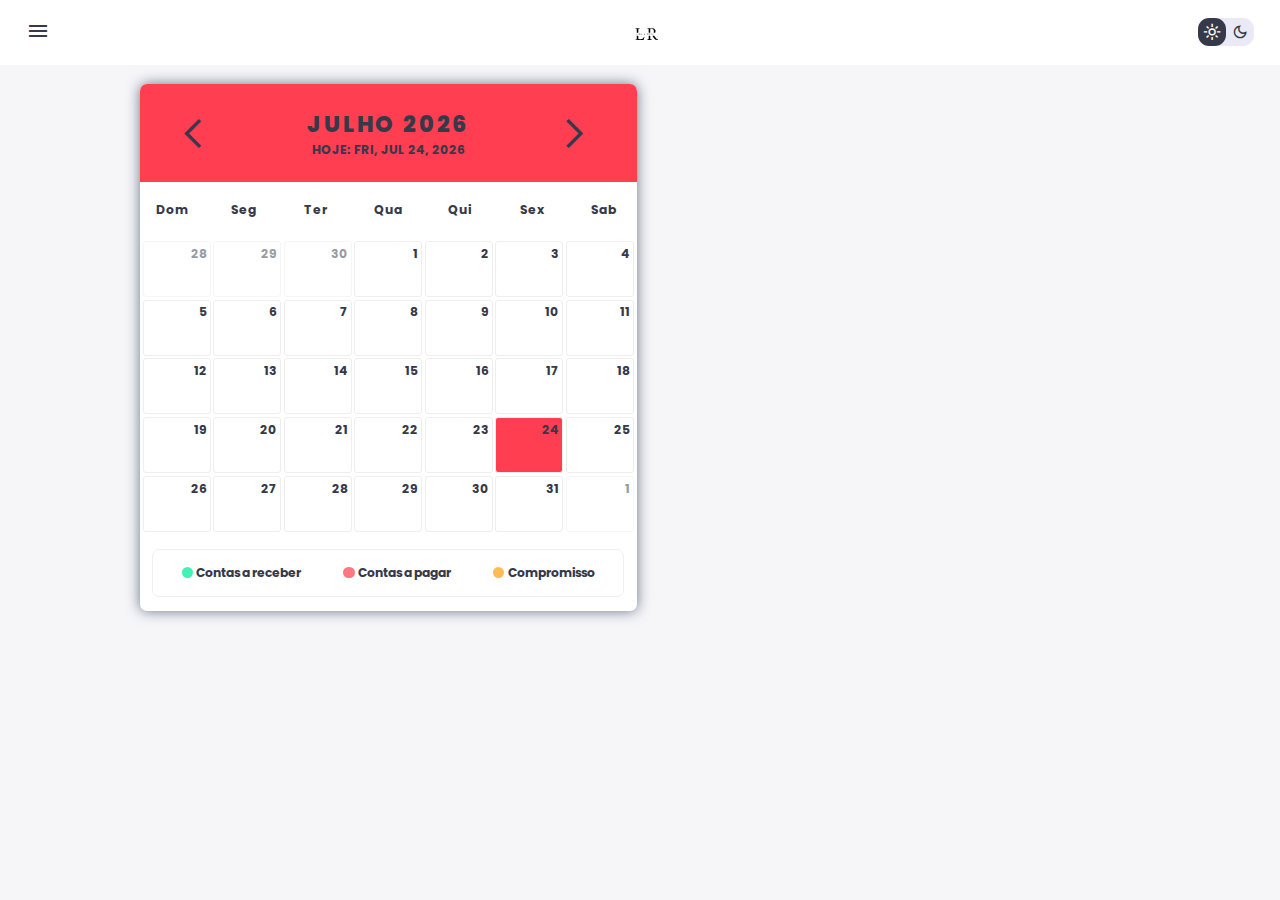
==== index.html @ 87e10316 "Primeiro commit" ====
<!DOCTYPE html>
<html lang="pt-Br">
<head>
    <meta charset="UTF-8">
    <meta http-equiv="X-UA-Compatible" content="IE=edge">
    <meta name="viewport" content="width=device-width, initial-scale=1.0">

    <link rel="stylesheet" href="./assets/css/inicialize.css">
    <link rel="stylesheet" href="./assets/css/style.css">

    <link rel="stylesheet" href="https://fonts.googleapis.com/css2?family=Material+Symbols+Sharp:opsz,wght,FILL,GRAD@48,400,0,0" />

    <title>Lion&Rock</title>

    <script src="./assets/js/uteis.js"></script>

    <link rel="stylesheet" href="./nav/nav.css">
    <script src="./nav/nav.js" defer></script>

    <link rel="stylesheet" href="./menu/assets/css/style.css">
    <script src="./menu/assets/js/script.js" defer></script>

    <link rel="stylesheet" href="./agenda/assets/css/style.css">
    <script src="./agenda/assets/js/script_out.js" defer></script>

    <link rel="stylesheet" href="./messageBox/assets/css/style.css">
    <script src="./messageBox/assets/js/script.js"></script>
    
    <script src="./assets/js/script.js" defer="defer"></script>
</head>
<body>
    <nav></nav>
    <main>
        <div class="box_calendario">
            <div class="calendario">
                <div class="mes">
                    <span class="material-symbols-sharp prev">arrow_back_ios</span>
                    <div class="data">
                        <h1></h1>
                        <p></p>
                    </div>
                    <span class="material-symbols-sharp next">arrow_forward_ios</span>
                </div>
                <div class="dias_semana">
                    <div>Dom</div>
                    <div>Seg</div>
                    <div>Ter</div>
                    <div>Qua</div>
                    <div>Qui</div>
                    <div>Sex</div>
                    <div>Sab</div>
                </div>
                <div class="dias"></div>
                <div class="legenda">
                    <div>
                        <div><span class="receber"></span>Contas a receber</div>
                        <div><span class="pagar"></span>Contas a pagar</div>
                        <div><span class="compromisso"></span>Compromisso</div>
                    </div>
                </div>
            </div>
        </div>
    </main>
    <div class="back_box_eventos hidden">
        <div class="box_eventos">
            <div class="top">
                <h1>Agenda</h1>
                <span class="material-symbols-sharp close">close</span>
            </div>
            <div class="tarefas contas_pagar hidden">
                <h1>Contas a pagar</h1>
                <div class="table">
                    <div class="head_table">
                        <a>DIA</a>
                        <a>FORNECEDOR</a>
                        <a>VALOR</a>
                        <a>SITUAÇÃO</a>
                    </div>
                    <div class="body_table"></div>
                    <div class="table_total"></div>
                </div>
            </div>
            <div class="tarefas contas_receber hidden">
                <h1>Contas a receber</h1><div class="table">
                    <div class="head_table">
                        <a>DIA</a>
                        <a>FORNECEDOR</a>
                        <a>VALOR</a>
                        <a>SITUAÇÃO</a>
                    </div>
                    <div class="body_table"></div>
                    <div class="table_total"></div>
            </div>
            <div class="tarefas compromissos hidden">
                <h1>Compromissos</h1>
                <div></div>
            </div>
        </div>
    </div>
</body>
</html>
---- assets/css/inicialize.css ----
@import url('https://fonts.googleapis.com/css2?family=Dancing+Script&family=Outfit:wght@100&family=Pacifico&family=Poppins:wght@300;400;500;600;700;800&display=swap');

:root{
    --color-primary: #d42940;
    --color-danger: #ff7782;
    --color-success: #41f1b6;
    --color-warning: #ffbb55;
    --color-info: #17a2b8;
    --color-white: #fff;
    --color-info-dark: #7d8da1;
    --color-info-light: #dce1eb;
    --color-dark: #363949;
    --color-light: rgba(132, 139, 200, 0.18);
    --color-primary-dark: #980c25;
    --color-primary-light: #ff3e52;
    --color-dark-variant: #677483;
    --color-background: #f6f6f9;

    --card-border-radius: 2rem;
    --border-radius-1: 0.4rem;
    --border-radius-2: 0.8rem;
    --border-radius-3: 1.2rem;

    --card-padding: 1.4rem;
    --padding-1: 1rem;
    --padding-2: 0.4rem;

    --box-shadow: 0 .5rem .5rem var(--color-light);

    --invert: 0;
}

.dark-theme-variables{
    --color-background: #181a1e;
    --color-white: #202528;
    --color-dark: #edeffd;
    --color-dark-variant: #a3bdcc;
    --color-light: rgba(0, 0, 0, 0.4);
    --box-shadow: .5rem .5rem .5rem var(--color-light);
    --invert: 1;
}

*{
    margin: 0;
    padding: 0;
    outline: 0;
    appearance: none;
    border: 0;
    text-decoration: none;
    list-style: none;
    box-sizing: border-box;
}

html{
    font-size: 14px;
    scroll-behavior: smooth;
}

body{
    width: 100%;
    height: 100%;
    min-height: 100vh;
    font-family: poppins, sans-serif;
    font-size: 0.88rem;
    background: var(--color-background);
    user-select: none;
    overflow-x: hidden;
    color: var(--color-dark);
    position: relative;
}

a{
    color: var(--color-dark);
}

img{
    display: block;
    width: 100%;
}

h1{
    font-weight: 800;
    font-size: 1.6rem;
}

h2{
    font-size: 1.4rem;
}

h3{
    font-size: 0.87rem;
}

h4{
    font-size: 0.8rem;
}

h5{
    font-size: 0.77rem;
}

small{
    font-size: 0.75rem;
}

.error{
    background-color: var(--color-danger) !important;
    box-shadow: inset 5rem 5rem var(--color-danger) !important;
}

.hidden{
    display: none !important;
}

.noScrool{
    overflow: hidden;
}

input[type="search"]::-webkit-search-cancel-button {
    -webkit-appearance: none;
    height: 1em;
    width: 1em;
    border-radius: 50em;
    background: url(https://pro.fontawesome.com/releases/v5.10.0/svgs/solid/times-circle.svg) no-repeat 50% 50%;
    background-size: contain;
    opacity: 0;
    pointer-events: none;
    cursor: pointer;

    filter: invert(var(--invert));
}

input[type="search"]:focus::-webkit-search-cancel-button {
    opacity: 1;
    pointer-events: all;
}

main{
    width: 95%;
    max-width: 1000px;
    margin: 0 auto;
    background-color: var(--color-white);
    padding: 1rem;
    border-radius: 0.5rem;
    box-shadow: 0rem 0rem 1rem var(--color-dark-variant);
}

main h1.titulo{
    color: var(--color-primary-light);
    border-bottom: solid 1px var(--color-primary-dark);
    margin-bottom: 1.5rem;
    padding-bottom: 1rem;
}

select {
    border: 1px solid lightgrey;
    border-radius: 5px;
    outline: none;
    width: auto;
    padding: .5rem;
    transition: all .1s linear;
    appearance: auto;
    color: #000;
}

.required{
    position: relative;
}

.required:after {
    position: absolute;
    top: 5%;
    content:" *"; 
    color: red;
}
---- assets/css/style.css ----
main{
    display: grid;
    grid-template-columns: repeat(1, 1fr);
    gap: 0.5rem;
    padding: 0;
    box-shadow: none;
    background-color: transparent;
}

@media (min-width: 900px) {
    main { grid-template-columns: repeat(2, 1fr); }
}
---- nav/nav.css ----
body{
    padding: 6rem 0 2rem;
}

nav {
    position: fixed;
    top: 0;
    z-index: 1;
    width: 100%;
    background-color: var(--color-white);
    padding: 1rem 0;
}

nav .container{
    display: flex;
    width: 96%;
    margin: 0 auto;
    gap: .5rem;
    grid-template-columns: 3rem calc(96% - 20rem) 4rem;
    align-items: center;
    justify-content: space-between;
    justify-items: center;
}

nav .container .left{
    display: inline-block;
}

nav .container .left #menu-btn{
    background-color: transparent;
    color: var(--color-dark);
    cursor: pointer;
    display: none;
}

nav .container .left .logo{
    filter: drop-shadow(0.2rem 0.1rem white);
    background-position: center;
    background-repeat: no-repeat;
    background-size: contain;
    height: 3em;
    display: block;
}

nav .container .theme-btn {
    display: flex;
    background-color: var(--color-light);
    width: 4rem;
    height: 2rem;
    border-radius: var(--border-radius-2);
    cursor: pointer;
}

nav .container .theme-btn span {
    width: 50%;
    height: 100%;
    display: flex;
    align-items: center;
    justify-content: center;
    font-size: 1.3rem;
}

nav .container .theme-btn .active {
    background-color: var(--color-dark);
    border-radius: var(--border-radius-2);
    color: var(--color-white);
}

nav .container .search-bar{
    display: flex;
    align-items: center;
    gap: .5rem;
    width: 100%;
    max-width: 800px;
    border-radius: var(--border-radius-3);
    padding: .5rem 1rem;
    background-color: var(--color-light);
}

nav .container .search-bar .search{
    cursor: pointer;
}

nav .container .search-bar input{
    height: 100%;
    width: 100%;
    background-color: transparent;
    color: var(--color-dark);
}

nav .container .left .logo{
    width: 3rem;
}

nav .container .nome {
    font-weight: bold;
    font-size: 1.75rem;
}

@media screen and (max-width: 768px){
    nav .container{
        grid-template-columns: 3rem auto 4rem;
    }
}

@media screen and (min-width: 1350px){
    .inventory, nav .container .left .logo{
        display: none;
    }
}

@media screen and (max-width: 1540px){
    nav .container .left #menu-btn{
        display: block;
    }
    nav .container .left {
        display: inline-flex;
        width: 50vw;
        align-items: center;
        justify-content: space-between;
    }
}
---- menu/assets/css/style.css ----
aside{
    height: 100vh;
    box-shadow: 0.1rem 0 1rem var(--color-primary-light);
}

aside .top{
    display: flex;
    align-items: center;
    justify-content: space-between;
}

aside .logo{
    display: flex;
    gap: 0.8rem;
    width: 100%;
}

aside h2{
    margin-left: 1rem;
}

aside .close{
    display: none;
}

aside .sidebar{
    display: flex;
    flex-direction: column;
    height: 86vh;
    position: relative;
    top: 1rem;
    min-height: 39rem;
}

aside h3{
    font-weight: 500;
}

aside .sidebar a{
    display: flex;
    color: var(--color-info-dark);
    margin-left: 2rem;
    gap: 1rem;
    align-items: center;
    position: relative;
    height: 3.7rem;
    transition: all 300ms ease;
    cursor: pointer;
}

aside .sidebar .box_drop{
    background-color: var(--color-light);
}

aside .sidebar .box_drop a{
    margin-left: 3rem;
}

aside .sidebar a span{
    font-size: 1.6rem;
    transition: all 300ms ease;
}

aside .sidebar a span.collapsed{
    transform: rotate(90deg);
}

aside .sidebar a.active{
    background: var(--color-light);
    /*color: var(--color-primary);*/
    margin-left: 0;
}

aside .sidebar a.active::before{
    content: "";
    width: 6px;
    height: 100%;
    background: var(--color-primary);
}

aside .sidebar a.active span{
    /*color: var(--color-primary);*/
    margin-left: calc(1rem - 3px);
}

aside .sidebar a:hover{
    color: var(--color-primary);
}

aside .sidebar a:hover:not(.drop) span:first-child{
    margin-left: 1rem;
}


aside .sidebar .message-count{
    background-color: var(--color-danger);
    color: var(--color-white);
    padding: 2px 10px;
    font-size: 11px;
    border-radius: var(--border-radius-1)
}

@media screen and (min-width: 1541px){
    aside{
        display: none;
        position: sticky;
        top: 6rem;
    }
}

@media screen and (max-width: 1540px){

    aside{
        position: fixed;
        left: -100%;
        background-color: var(--color-white);
        width: 18rem;
        z-index: 3;
        height: 100vh;
        padding-right: var(--card-padding);
        display: none;
        animation: showMenuAside 400ms ease forwards;
        overflow: hidden auto;
        top: 0;
    }

    @keyframes showMenuAside {
        to{
            left: 0;
        }
    }

    aside .top{
        margin-top: 1.5rem;
    }

    aside .close {
        display: inline-block;
        cursor: pointer;
    }
}
---- agenda/assets/css/style.css ----
.box_calendario{
    display: flex;
    justify-content: center;
    align-items: center;
}

.box_calendario .calendario{
    width: 100%;
    height: 100%;
    background-color: var(--color-white);
    border-radius: 0.5rem;
    box-shadow: 0rem 0rem 1rem var(--color-dark-variant);
    overflow: auto;
    color: var(--color-dark);
    font-weight: bold;
}

.box_calendario .calendario .mes{
    width: 100%;
    display: flex;
    align-items: center;
    justify-content: space-around;
    height: 7rem;
    background-color: var(--color-primary-light);
    text-align: center;
}

.box_calendario .calendario .mes span{
    font-size: 2.5rem;
    cursor: pointer;
}

.box_calendario .calendario .mes .data{
    font-weight: bold;
    text-transform: uppercase;
}

.box_calendario .calendario .mes .data p{
  cursor: pointer;
}

.box_calendario .calendario .mes h1{
    letter-spacing: .2rem;
}

.box_calendario .calendario .dias_semana{
    width: 100%;
    display: grid;
    align-items: center;
    height: 4rem;
    text-align: center;
    gap: .5rem;
    grid-template-columns: repeat(7, 1fr);
}

.box_calendario .calendario .dias{
    width: 100%;
    display: grid;
    align-items: center;
    text-align: center;
    grid-template-columns: repeat(7, 1fr);
    gap: 0.2rem;
    padding: 0.2rem;
}

.box_calendario .calendario .dias > div{
  height: 4rem;
  padding: 0.2rem;
  display: flex;
  align-items: flex-start;
  justify-content: flex-end;
  flex-wrap: wrap;
  transition: all 300ms ease;
  border: solid 1px #eee;
  border-radius: 3px;
}

.box_calendario .calendario .dias .prev_dia, .box_calendario .calendario .dias .next_dia{
  opacity: .5;
}

.box_calendario .calendario .dias > div:not(.prev_dia, .next_dia):hover{
  background-color: #d1d1d1;
  border: .05rem solid white;
  cursor: pointer;
}

.box_calendario .calendario .dias div div{
  width: 100%;
  display: flex;
  justify-content: flex-end;
}

.box_calendario .calendario .dias .hoje{
  background-color: var(--color-primary-light);
}


.box_calendario .calendario .dias div div span{
  display: inline-block;
  width: .8rem;
  height: .8rem;
  border-radius: 50%;
}

span.receber{
  background-color: var(--color-success);
}

span.pagar{
  background-color: var(--color-danger);
}

span.compromisso {
  background-color: var(--color-warning);
}

.legenda{
  padding: 1rem .5rem;
  border: 1px solid #eee;
  width: 95%;
  margin: 1rem auto;
  border-radius: 0.5rem;
}

.legenda > div{
  display: flex;
  justify-content: space-around;
}

.legenda > div div{
  display: flex;
  align-items: center;
  gap: .25rem;
  letter-spacing: -1px;
}

.legenda div span{
  display: inline-block;
  width: .8rem;
  height: .8rem;
  border-radius: 50%;
}

.box_tarefas{
  margin-top: 1rem;
}

.tarefas{
  margin-top: 1rem;
  width: 100%;
}

.tarefas h1{
  color: var(--color-primary-light);
  border-bottom: dashed 1px var(--color-primary-dark);
  margin-bottom: 1.5rem;
  padding-bottom: 1rem;
}


.tarefas .table {
  display: block;
  width: 100%;
  margin: 0 auto;
  background: var(--color-white);
  padding: var(--card-padding);
  text-align: center;
  box-shadow: var(--box-shadow);
  transition: all 300ms ease;
  border: 1px solid var(--color-light);
  overflow: auto;
}

.tarefas .table .head_table {
  display: grid;
  grid-template-columns: 10% 60% 15% 15%;
  font-weight: bold;
  white-space: nowrap;
  text-align: center;
  min-width: 400px;
}

.tarefas .table .body_table div{
  display: grid;
  grid-template-columns: 10% 60% 15% 15%;
  align-items: center;
  height: 3.7rem;
  min-width: 400px;
  border-bottom: 1px solid var(--color-light);
  color: var(--color-dark-variant);
}

.tarefas .table .table_total{
  text-align: end;
  padding: 1rem 0;
  min-width: 400px;
}

.back_box_eventos{
  position: fixed;
  width: 100vw;
  height: 100vh;
  top: 0;
  z-index: 1;
  background-color: rgba(255, 255, 255, .8);
  display: flex;
  align-items: center;
  justify-content: center;
}

.back_box_eventos .box_eventos{
  display: flex;
  flex-wrap: wrap;
  justify-content: flex-start;
  max-width: 600px;
  width: 90vw;
  background-color: var(--color-white);
  border: solid 1px gainsboro;
  padding: 1rem;
  border-radius: 0.5rem;
  color: var(--color-dark);
}

.back_box_eventos .box_eventos .top{
  display: flex;
  align-items: center;
  justify-content: space-between;
  width: 100%;
  margin: 0 .5rem 0;
}

.back_box_eventos .box_eventos .top .close{
    font-weight: bold;
    cursor: pointer;
}
---- messageBox/assets/css/style.css ----
.bgMessageBox{
    position: fixed;
    display: flex;
    width: 100vw;
    height: 100%;
    top: 0;
    left: 0;
    background-color: rgba(255,255,255,0.8);
    flex-direction: column;
    justify-content: center;
    align-items: center;
    margin: 0 auto;
    z-index: 100;
}

.bgMessageBox .messageBox{
    position: relative;
    display: block;
    width: calc(90% - 1em);
    max-width: 35em;
    height: auto;
    max-height: 80%;
    overflow: hidden auto;
    background: white;
    border-radius: 0.5em;
    box-shadow: 0px 2px 10px grey;
    transition: all ease 300ms;
    color: #000;
}

.bgMessageBox .messageBox .titulo{
    text-align: center;
    padding: 0.5em;
}

.bgMessageBox .messageBox.danger .titulo{
    background-color: var(--color-danger);
    color: white;
}

.bgMessageBox .messageBox.success .titulo{
    background-color: var(--color-success);
}

.bgMessageBox .messageBox.warning .titulo{
    background-color: var(--color-warning);
}

.bgMessageBox .messageBox .boxTexto{
    margin-top: 1rem;
    text-align: center;
}

.bgMessageBox .messageBox .boxTexto, .bgMessageBox .messageBox .boxInput{
    padding: 0 1rem;
}

.bgMessageBox .messageBox .boxTexto p, .bgMessageBox .messageBox .boxInput p{
    font-size: 1rem;
}

.bgMessageBox .messageBox .boxInput{
    display: flex;
    flex-direction: column;
    align-items: center;
    gap: 0.5rem;
    margin-top: 1rem;
}

.bgMessageBox .messageBox .boxInput input{
    border: 1px solid lightgrey;
    border-radius: 5px;
    outline: none;
    font-size: 1.2rem;
    padding: .5rem 1rem;
    width: 9rem;
}

.bgMessageBox .messageBox .boxInput textarea{
    border: 1px solid lightgrey;
    border-radius: 5px;
    outline: none;
    font-size: 1.2rem;
    padding: .5rem 1rem;
    width: 100%;
    resize: none;
}

.bgMessageBox .messageBox .boxButtons{
    display: flex;
    justify-content: space-between;
    align-items: center;
    padding: 1em;
}

.bgMessageBox .messageBox.unit .boxButtons{
    justify-content: center;
}

.bgMessageBox .messageBox .boxButtons button{
    padding: .5rem;
    border-radius: .5rem;
    cursor: pointer;
    box-shadow: .2rem .2rem .2rem grey;
    transition: all ease 300ms;
    color: white;
    font-weight: bold;
}

.bgMessageBox .messageBox .boxButtons button:hover{
    box-shadow: none;
}

.bgMessageBox .messageBox .boxButtons button.cancel{
    background-color: #656668;
}

.bgMessageBox .messageBox.unit .boxButtons button.cancel{
    background-color: #007bff;
}

.bgMessageBox .messageBox .boxButtons button.accept{
    background-color: #007bff;
}
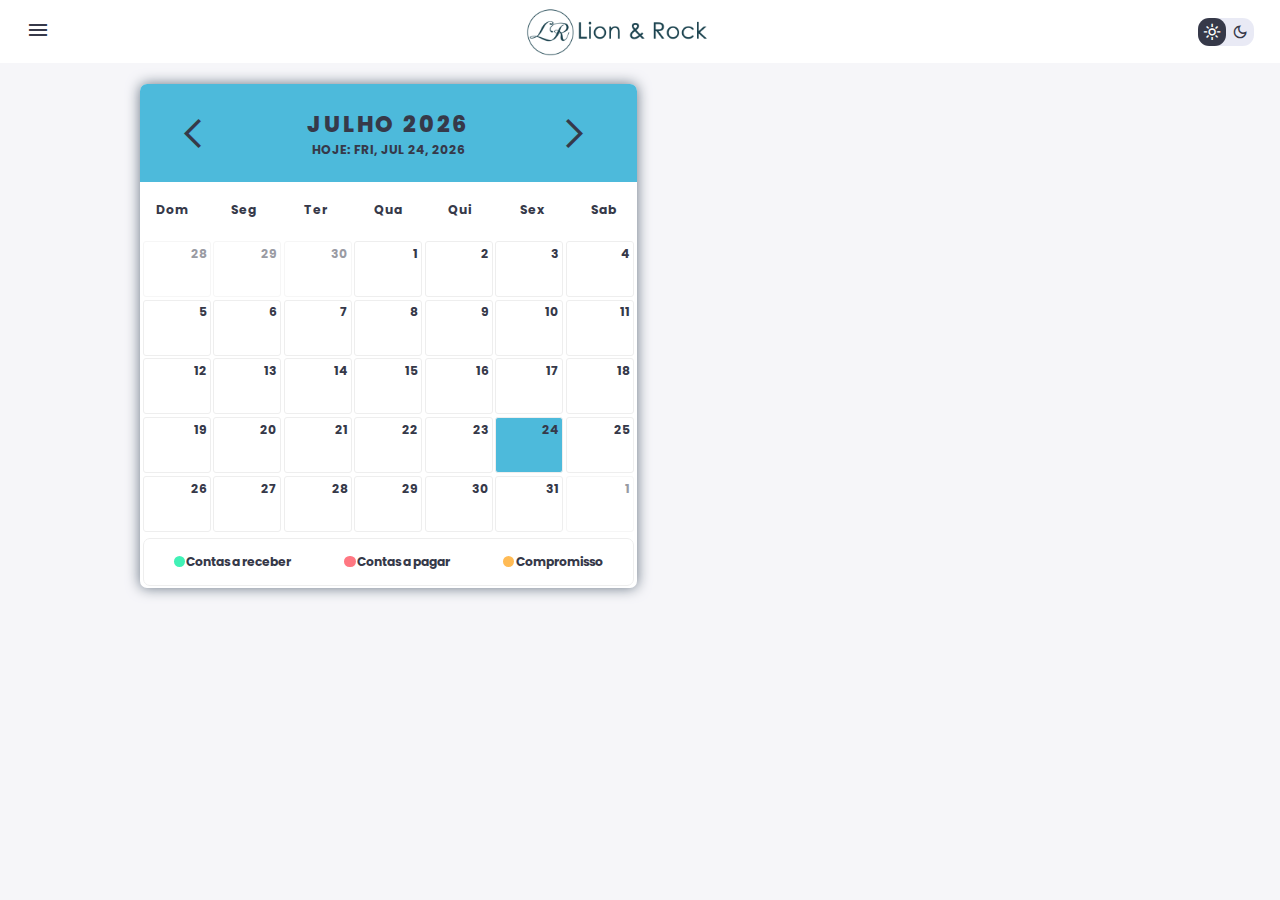
==== commit 801e60cd: "Alterações dia 21/02/2023" ====
--- a/index.html
+++ b/index.html
@@ -71,10 +71,10 @@
                 <h1>Contas a pagar</h1>
                 <div class="table">
                     <div class="head_table">
+                        <a>SITUAÇÃO</a>
                         <a>DIA</a>
                         <a>FORNECEDOR</a>
                         <a>VALOR</a>
-                        <a>SITUAÇÃO</a>
                     </div>
                     <div class="body_table"></div>
                     <div class="table_total"></div>
@@ -83,10 +83,10 @@
             <div class="tarefas contas_receber hidden">
                 <h1>Contas a receber</h1><div class="table">
                     <div class="head_table">
+                        <a>SITUAÇÃO</a>
                         <a>DIA</a>
                         <a>FORNECEDOR</a>
                         <a>VALOR</a>
-                        <a>SITUAÇÃO</a>
                     </div>
                     <div class="body_table"></div>
                     <div class="table_total"></div>
--- a/assets/css/inicialize.css
+++ b/assets/css/inicialize.css
@@ -1,7 +1,7 @@
 @import url('https://fonts.googleapis.com/css2?family=Dancing+Script&family=Outfit:wght@100&family=Pacifico&family=Poppins:wght@300;400;500;600;700;800&display=swap');
 
 :root{
-    --color-primary: #d42940;
+    --color-primary: #1c434f;
     --color-danger: #ff7782;
     --color-success: #41f1b6;
     --color-warning: #ffbb55;
@@ -11,8 +11,8 @@
     --color-info-light: #dce1eb;
     --color-dark: #363949;
     --color-light: rgba(132, 139, 200, 0.18);
-    --color-primary-dark: #980c25;
-    --color-primary-light: #ff3e52;
+    --color-primary-dark: #132D36;
+    --color-primary-light: #4DBADB;
     --color-dark-variant: #677483;
     --color-background: #f6f6f9;
 
@@ -28,6 +28,7 @@
     --box-shadow: 0 .5rem .5rem var(--color-light);
 
     --invert: 0;
+    --vh: 1vh;
 }
 
 .dark-theme-variables{
@@ -59,7 +60,7 @@
 body{
     width: 100%;
     height: 100%;
-    min-height: 100vh;
+    min-height: calc(var(--vh, 1vh) * 100);
     font-family: poppins, sans-serif;
     font-size: 0.88rem;
     background: var(--color-background);
@@ -127,7 +128,7 @@
     pointer-events: none;
     cursor: pointer;
 
-    filter: invert(var(--invert));
+    /* filter: invert(var(--invert)); */
 }
 
 input[type="search"]:focus::-webkit-search-cancel-button {
@@ -172,4 +173,4 @@
     top: 5%;
     content:" *"; 
     color: red;
-}+}
--- a/nav/nav.css
+++ b/nav/nav.css
@@ -8,7 +8,7 @@
     z-index: 1;
     width: 100%;
     background-color: var(--color-white);
-    padding: 1rem 0;
+    padding: .5rem 0;
 }
 
 nav .container{
@@ -34,12 +34,19 @@
 }
 
 nav .container .left .logo{
-    filter: drop-shadow(0.2rem 0.1rem white);
-    background-position: center;
-    background-repeat: no-repeat;
-    background-size: contain;
-    height: 3em;
-    display: block;
+    display: flex;
+    height: 4em;
+    width: 13rem;
+    overflow: hidden;
+    align-items: center;
+}
+
+nav .container .left .logo img{
+    height: 4em;
+}
+
+body.dark-theme-variables nav .container .left .logo img{
+    filter: invert(200%) contrast(200%) brightness(200%);
 }
 
 nav .container .theme-btn {
@@ -88,10 +95,6 @@
     color: var(--color-dark);
 }
 
-nav .container .left .logo{
-    width: 3rem;
-}
-
 nav .container .nome {
     font-weight: bold;
     font-size: 1.75rem;
@@ -103,13 +106,32 @@
     }
 }
 
-@media screen and (min-width: 1350px){
+/* @media screen and (min-width: 1350px){
     .inventory, nav .container .left .logo{
         display: none;
     }
+} */
+nav .container .left #menu-btn{
+    display: block;
 }
 
-@media screen and (max-width: 1540px){
+nav .container .left {
+    display: inline-flex;
+    width: calc(50vw + 3rem);
+    align-items: center;
+    justify-content: space-between;
+}
+
+@media screen and (max-width: 900px){
+    nav .container .left .logo{
+        width: 4rem;
+    }
+    nav .container .left {
+        width: calc(50vw + 1.5rem);
+    }
+}
+
+/* @media screen and (max-width: 1540px){
     nav .container .left #menu-btn{
         display: block;
     }
@@ -119,4 +141,4 @@
         align-items: center;
         justify-content: space-between;
     }
-}+} */--- a/menu/assets/css/style.css
+++ b/menu/assets/css/style.css
@@ -100,42 +100,39 @@
     border-radius: var(--border-radius-1)
 }
 
-@media screen and (min-width: 1541px){
+/* @media screen and (min-width: 1541px){
     aside{
         display: none;
         position: sticky;
         top: 6rem;
     }
+} */
+
+aside{
+    position: fixed;
+    left: -100%;
+    background-color: var(--color-white);
+    width: 18rem;
+    z-index: 3;
+    height: 100vh;
+    padding-right: var(--card-padding);
+    display: none;
+    animation: showMenuAside 400ms ease forwards;
+    overflow: hidden auto;
+    top: 0;
 }
 
-@media screen and (max-width: 1540px){
+@keyframes showMenuAside {
+    to{
+        left: 0;
+    }
+}
 
-    aside{
-        position: fixed;
-        left: -100%;
-        background-color: var(--color-white);
-        width: 18rem;
-        z-index: 3;
-        height: 100vh;
-        padding-right: var(--card-padding);
-        display: none;
-        animation: showMenuAside 400ms ease forwards;
-        overflow: hidden auto;
-        top: 0;
-    }
+aside .top{
+    margin-top: 1.5rem;
+}
 
-    @keyframes showMenuAside {
-        to{
-            left: 0;
-        }
-    }
-
-    aside .top{
-        margin-top: 1.5rem;
-    }
-
-    aside .close {
-        display: inline-block;
-        cursor: pointer;
-    }
-}+aside .close {
+    display: inline-block;
+    cursor: pointer;
+}
--- a/agenda/assets/css/style.css
+++ b/agenda/assets/css/style.css
@@ -1,236 +1,260 @@
 .box_calendario{
-    display: flex;
-    justify-content: center;
-    align-items: center;
+  display: flex;
+  justify-content: center;
+  align-items: center;
 }
 
 .box_calendario .calendario{
-    width: 100%;
-    height: 100%;
-    background-color: var(--color-white);
-    border-radius: 0.5rem;
-    box-shadow: 0rem 0rem 1rem var(--color-dark-variant);
-    overflow: auto;
-    color: var(--color-dark);
-    font-weight: bold;
+  width: 100%;
+  height: 100%;
+  background-color: var(--color-white);
+  border-radius: 0.5rem;
+  box-shadow: 0rem 0rem 1rem var(--color-dark-variant);
+  overflow: auto;
+  color: var(--color-dark);
+  font-weight: bold;
 }
 
 .box_calendario .calendario .mes{
-    width: 100%;
-    display: flex;
-    align-items: center;
-    justify-content: space-around;
-    height: 7rem;
-    background-color: var(--color-primary-light);
-    text-align: center;
+  width: 100%;
+  display: flex;
+  align-items: center;
+  justify-content: space-around;
+  height: 7rem;
+  background-color: var(--color-primary-light);
+  text-align: center;
 }
 
 .box_calendario .calendario .mes span{
-    font-size: 2.5rem;
-    cursor: pointer;
+  font-size: 2.5rem;
+  cursor: pointer;
 }
 
 .box_calendario .calendario .mes .data{
-    font-weight: bold;
-    text-transform: uppercase;
+  font-weight: bold;
+  text-transform: uppercase;
 }
 
 .box_calendario .calendario .mes .data p{
+cursor: pointer;
+}
+
+.box_calendario .calendario .mes h1{
+  letter-spacing: .2rem;
+}
+
+.box_calendario .calendario .dias_semana{
+  width: 100%;
+  display: grid;
+  align-items: center;
+  height: 4rem;
+  text-align: center;
+  gap: .5rem;
+  grid-template-columns: repeat(7, 1fr);
+}
+
+.box_calendario .calendario .dias{
+  width: 100%;
+  display: grid;
+  align-items: center;
+  text-align: center;
+  grid-template-columns: repeat(7, 1fr);
+  gap: 0.2rem;
+  padding: 0.2rem;
+}
+
+.box_calendario .calendario .dias > div{
+height: 4rem;
+padding: 0.2rem;
+display: flex;
+align-items: flex-start;
+justify-content: flex-end;
+flex-wrap: wrap;
+transition: all 300ms ease;
+border: solid 1px #eee;
+border-radius: 3px;
+}
+
+.box_calendario .calendario .dias .prev_dia, .box_calendario .calendario .dias .next_dia{
+opacity: .5;
+}
+
+.box_calendario .calendario .dias > div:not(.prev_dia, .next_dia):hover{
+background-color: #d1d1d1;
+border: .05rem solid white;
+cursor: pointer;
+}
+
+.box_calendario .calendario .dias div div{
+width: 100%;
+display: flex;
+justify-content: flex-end;
+}
+
+.box_calendario .calendario .dias .hoje{
+background-color: var(--color-primary-light);
+}
+
+
+.box_calendario .calendario .dias div div span{
+display: inline-block;
+width: .8rem;
+height: .8rem;
+border-radius: 50%;
+}
+
+span.receber{
+background-color: var(--color-success);
+}
+
+span.pagar{
+background-color: var(--color-danger);
+}
+
+span.compromisso {
+background-color: var(--color-warning);
+}
+
+.legenda{
+padding: 1rem 0.25rem;
+border: 1px solid #eee;
+width: calc(100% - 0.4rem);
+margin: 0.2rem auto;
+border-radius: 0.5rem;
+}
+
+.legenda > div{
+display: flex;
+justify-content: space-around;
+}
+
+.legenda > div div{
+display: flex;
+align-items: center;
+gap: .1rem;
+letter-spacing: -1px;
+}
+
+.legenda div span{
+display: inline-block;
+width: .8rem;
+height: .8rem;
+border-radius: 50%;
+}
+
+.box_tarefas{
+margin-top: 1rem;
+}
+
+.tarefas{
+margin-top: 1rem;
+width: 100%;
+}
+
+.tarefas h1{
+color: var(--color-primary-light);
+border-bottom: dashed 1px var(--color-primary-dark);
+margin-bottom: 1.5rem;
+padding-bottom: 1rem;
+}
+
+
+.tarefas .table {
+display: block;
+width: 100%;
+margin: 0 auto;
+background: var(--color-white);
+padding: var(--card-padding);
+text-align: center;
+box-shadow: var(--box-shadow);
+transition: all 300ms ease;
+border: 1px solid var(--color-light);
+overflow: auto;
+}
+
+.tarefas .table .head_table {
+display: grid;
+grid-template-columns: 18% 20% 40% 22%;
+font-weight: bold;
+white-space: nowrap;
+text-align: center;
+min-width: 450px;
+}
+
+.tarefas .table .body_table div{
+display: grid;
+grid-template-columns: 18% 20% 40% 22%;
+align-items: center;
+height: 3.7rem;
+min-width: 450px;
+border-bottom: 1px solid var(--color-light);
+color: var(--color-dark-variant);
+}
+
+.tarefas .table .body_table div a:last-child{
+text-align: end;
+}
+
+.tarefas .table .table_total{
+text-align: end;
+padding: 1rem 0;
+min-width: 450px;
+}
+
+.back_box_eventos{
+position: fixed;
+width: 100vw;
+height: 100vh;
+top: 0;
+z-index: 1;
+background-color: rgba(255, 255, 255, .8);
+display: flex;
+align-items: center;
+justify-content: center;
+}
+
+.back_box_eventos .box_eventos{
+display: flex;
+flex-wrap: wrap;
+justify-content: flex-start;
+max-width: 600px;
+width: 90vw;
+background-color: var(--color-white);
+border: solid 1px gainsboro;
+padding: 1rem;
+border-radius: 0.5rem;
+color: var(--color-dark);
+}
+
+.back_box_eventos .box_eventos .top{
+display: flex;
+align-items: center;
+justify-content: space-between;
+width: 100%;
+margin: 0 .5rem 0;
+}
+
+.back_box_eventos .box_eventos .top .close{
+  font-weight: bold;
   cursor: pointer;
 }
 
-.box_calendario .calendario .mes h1{
-    letter-spacing: .2rem;
-}
-
-.box_calendario .calendario .dias_semana{
-    width: 100%;
-    display: grid;
-    align-items: center;
-    height: 4rem;
-    text-align: center;
-    gap: .5rem;
-    grid-template-columns: repeat(7, 1fr);
-}
-
-.box_calendario .calendario .dias{
-    width: 100%;
-    display: grid;
-    align-items: center;
-    text-align: center;
-    grid-template-columns: repeat(7, 1fr);
-    gap: 0.2rem;
-    padding: 0.2rem;
-}
-
-.box_calendario .calendario .dias > div{
-  height: 4rem;
-  padding: 0.2rem;
-  display: flex;
-  align-items: flex-start;
-  justify-content: flex-end;
-  flex-wrap: wrap;
-  transition: all 300ms ease;
-  border: solid 1px #eee;
-  border-radius: 3px;
-}
-
-.box_calendario .calendario .dias .prev_dia, .box_calendario .calendario .dias .next_dia{
-  opacity: .5;
-}
-
-.box_calendario .calendario .dias > div:not(.prev_dia, .next_dia):hover{
-  background-color: #d1d1d1;
-  border: .05rem solid white;
-  cursor: pointer;
-}
-
-.box_calendario .calendario .dias div div{
-  width: 100%;
-  display: flex;
-  justify-content: flex-end;
-}
-
-.box_calendario .calendario .dias .hoje{
-  background-color: var(--color-primary-light);
-}
-
-
-.box_calendario .calendario .dias div div span{
-  display: inline-block;
-  width: .8rem;
-  height: .8rem;
-  border-radius: 50%;
-}
-
-span.receber{
-  background-color: var(--color-success);
-}
-
-span.pagar{
-  background-color: var(--color-danger);
-}
-
-span.compromisso {
-  background-color: var(--color-warning);
-}
-
-.legenda{
-  padding: 1rem .5rem;
-  border: 1px solid #eee;
-  width: 95%;
-  margin: 1rem auto;
-  border-radius: 0.5rem;
-}
-
-.legenda > div{
-  display: flex;
-  justify-content: space-around;
-}
-
-.legenda > div div{
-  display: flex;
-  align-items: center;
-  gap: .25rem;
-  letter-spacing: -1px;
-}
-
-.legenda div span{
-  display: inline-block;
-  width: .8rem;
-  height: .8rem;
-  border-radius: 50%;
-}
-
-.box_tarefas{
-  margin-top: 1rem;
-}
-
-.tarefas{
-  margin-top: 1rem;
-  width: 100%;
-}
-
-.tarefas h1{
-  color: var(--color-primary-light);
-  border-bottom: dashed 1px var(--color-primary-dark);
-  margin-bottom: 1.5rem;
-  padding-bottom: 1rem;
-}
-
-
-.tarefas .table {
-  display: block;
-  width: 100%;
-  margin: 0 auto;
-  background: var(--color-white);
-  padding: var(--card-padding);
-  text-align: center;
-  box-shadow: var(--box-shadow);
-  transition: all 300ms ease;
-  border: 1px solid var(--color-light);
-  overflow: auto;
-}
-
-.tarefas .table .head_table {
-  display: grid;
-  grid-template-columns: 10% 60% 15% 15%;
-  font-weight: bold;
-  white-space: nowrap;
-  text-align: center;
-  min-width: 400px;
-}
-
-.tarefas .table .body_table div{
-  display: grid;
-  grid-template-columns: 10% 60% 15% 15%;
-  align-items: center;
-  height: 3.7rem;
-  min-width: 400px;
-  border-bottom: 1px solid var(--color-light);
-  color: var(--color-dark-variant);
-}
-
-.tarefas .table .table_total{
-  text-align: end;
-  padding: 1rem 0;
-  min-width: 400px;
-}
-
-.back_box_eventos{
-  position: fixed;
-  width: 100vw;
-  height: 100vh;
-  top: 0;
-  z-index: 1;
-  background-color: rgba(255, 255, 255, .8);
-  display: flex;
-  align-items: center;
-  justify-content: center;
-}
-
-.back_box_eventos .box_eventos{
-  display: flex;
-  flex-wrap: wrap;
-  justify-content: flex-start;
-  max-width: 600px;
-  width: 90vw;
-  background-color: var(--color-white);
-  border: solid 1px gainsboro;
-  padding: 1rem;
-  border-radius: 0.5rem;
-  color: var(--color-dark);
-}
-
-.back_box_eventos .box_eventos .top{
-  display: flex;
-  align-items: center;
-  justify-content: space-between;
-  width: 100%;
-  margin: 0 .5rem 0;
-}
-
-.back_box_eventos .box_eventos .top .close{
-    font-weight: bold;
-    cursor: pointer;
+.back_box_eventos .box_eventos .status, .box_tarefas .tarefas .status{
+font-weight: bolder;
+}
+
+.back_box_eventos .box_eventos .primary, .box_tarefas .tarefas .primary{
+color: var(--color-primary);
+}
+
+.back_box_eventos .box_eventos .danger, .box_tarefas .tarefas .danger{
+color: var(--color-danger);
+}
+
+.back_box_eventos .box_eventos .success, .box_tarefas .tarefas .success{
+color: var(--color-success);
+}
+
+.back_box_eventos .box_eventos .warning, .box_tarefas .tarefas .warning{
+color: var(--color-warning);
 }